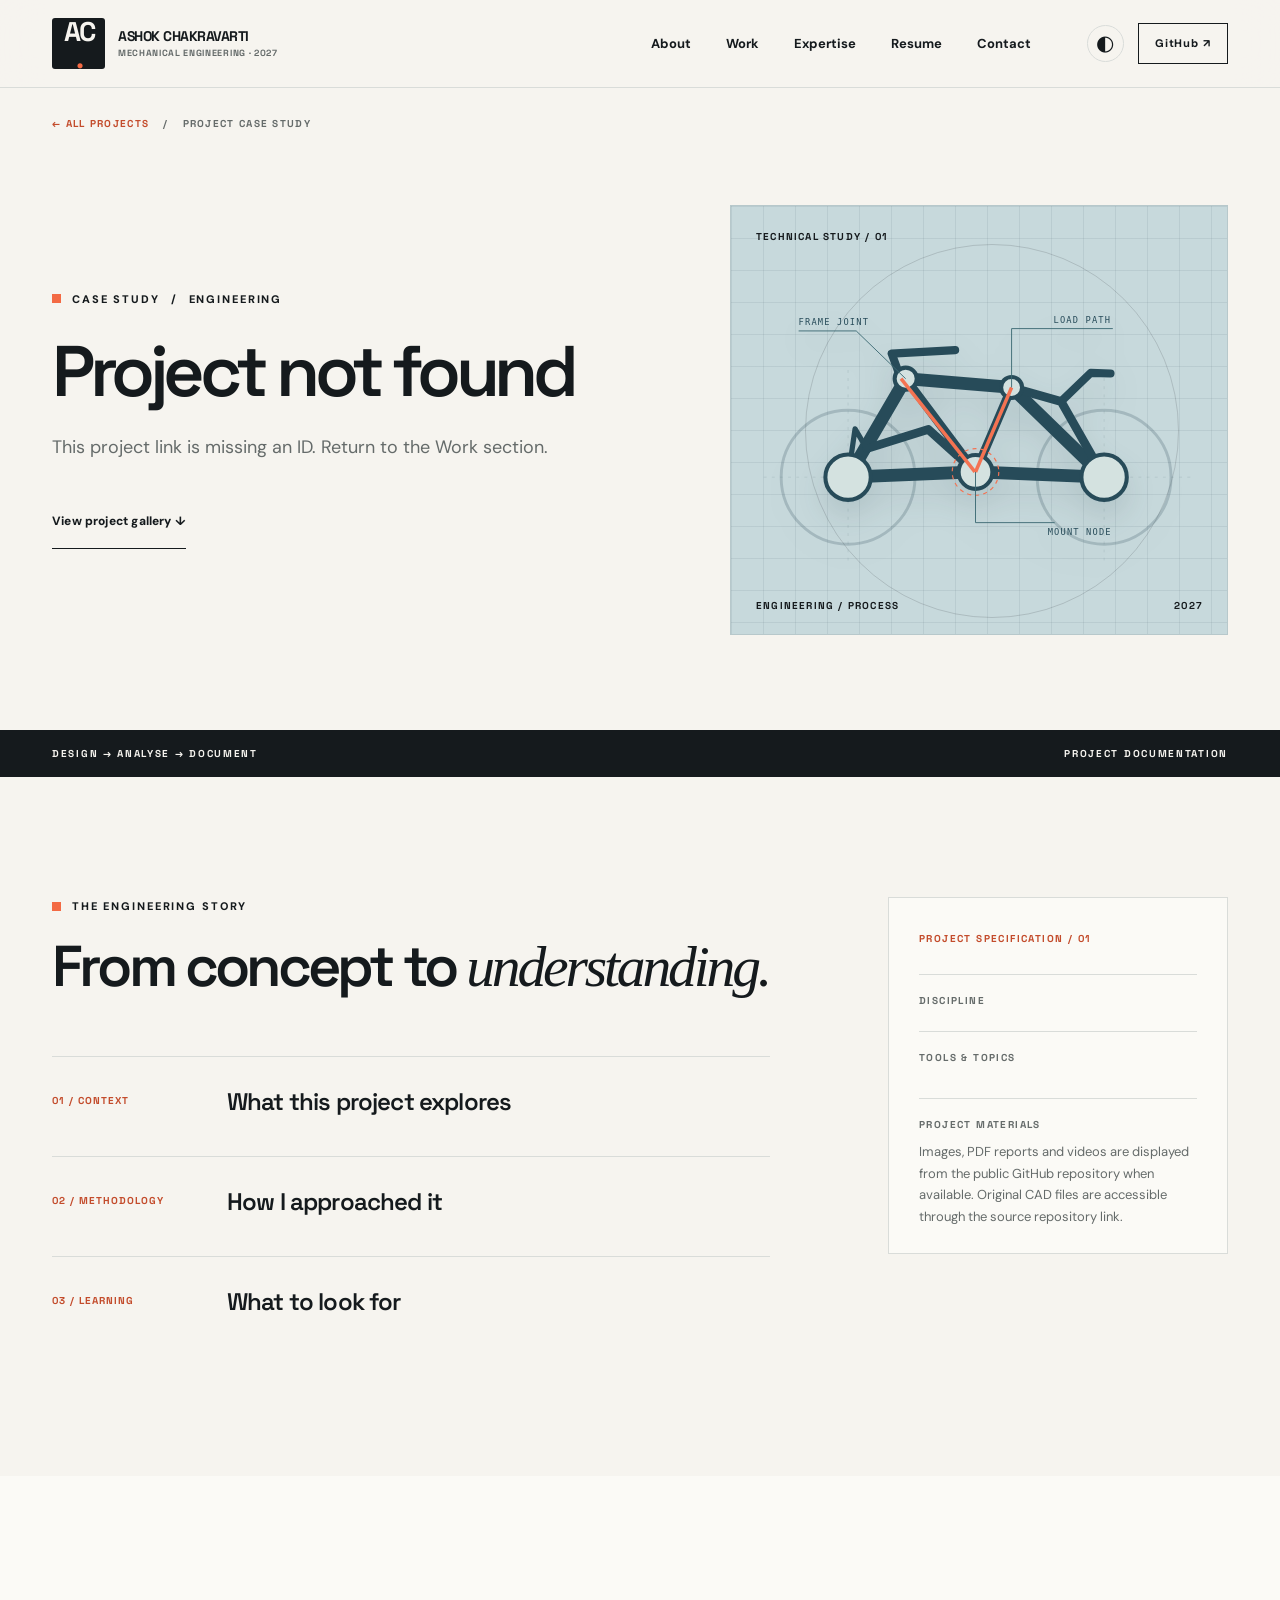
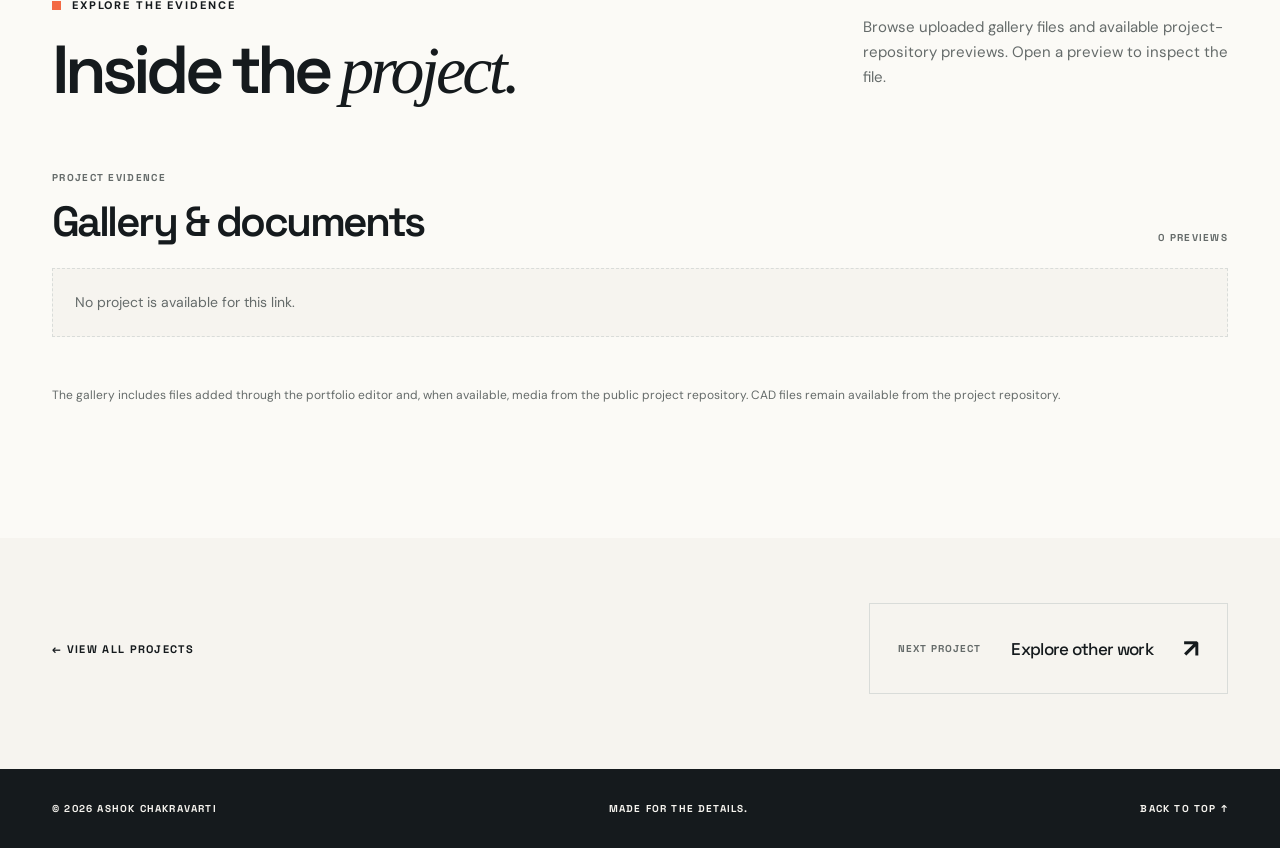
==== project.html @ 995ba885 "Deploy mechanical engineering portfolio V9 with Pages CMS content editing" ====
<!doctype html>
<html lang="en">
<head>
  <meta charset="utf-8"><meta name="viewport" content="width=device-width,initial-scale=1">
  <meta name="theme-color" content="#f6f4ef">
  <meta name="description" content="Mechanical engineering project case study with images, PDFs and video previews.">
  <title>Project / Ashok Chakravarti</title>
  <link rel="icon" href="assets/favicon.svg" type="image/svg+xml">
  <link rel="preconnect" href="https://fonts.googleapis.com"><link rel="preconnect" href="https://fonts.gstatic.com" crossorigin>
  <link href="https://fonts.googleapis.com/css2?family=DM+Sans:wght@400;500;600;700&family=Space+Grotesk:wght@400;500;600;700&display=swap" rel="stylesheet">
  <link rel="stylesheet" href="style.css"><link rel="stylesheet" href="project.css">
  <script src="script.js" defer></script><script src="cms-content.js" defer></script><script src="project.js" defer></script>
</head>
<body class="project-page">
  <a class="skip-link" href="#main">Skip to content</a><div class="scroll-progress" aria-hidden="true"></div>
  <header class="site-header" id="top"><div class="shell navbar"><a href="index.html#main" class="brand" aria-label="Ashok Chakravarti — portfolio homepage"><span class="brand-monogram" aria-hidden="true">AC<span class="brand-dot">.</span></span><span class="brand-identity"><strong class="brand-name" id="brand-name">ASHOK CHAKRAVARTI</strong><span class="brand-title" id="brand-title">MECHANICAL ENGINEERING · 2027</span></span></a><nav class="main-nav" id="primary-nav" aria-label="Main navigation"><a href="index.html#about">About</a><a href="index.html#work">Work</a><a href="index.html#capabilities">Expertise</a><a href="index.html#resume">Resume</a><a href="index.html#contact">Contact</a></nav><div class="nav-utilities"><button class="theme-toggle" type="button" aria-label="Switch to dark mode" title="Toggle theme"><span class="theme-icon" aria-hidden="true">◐</span></button><a class="nav-github" id="github-profile-link" href="https://github.com/Ashokkondra" target="_blank" rel="noopener noreferrer" aria-label="GitHub profile"><span class="github-label">GitHub</span><span class="github-short" aria-hidden="true">GH</span> <span aria-hidden="true">↗</span></a><button class="menu-toggle" type="button" aria-label="Open menu" aria-controls="primary-nav" aria-expanded="false"><span></span><span></span></button></div></div></header>
  <main id="main">
    <div class="shell project-breadcrumb"><a href="index.html#work">← ALL PROJECTS</a><span>/</span><span id="breadcrumb-name">PROJECT CASE STUDY</span></div>
    <section class="case-hero shell"><div class="case-copy"><div class="eyebrow"><span class="square-mark"></span> <span id="project-counter">CASE STUDY</span> / <span id="category">ENGINEERING</span></div><h1 id="project-title">Loading project...</h1><p class="case-subhead" id="summary"></p><div class="case-actions"><a class="button button-primary" id="repo-link" href="https://github.com/Ashokkondra" target="_blank" rel="noopener noreferrer">Explore source repository ↗</a><a class="button button-text" href="#project-evidence">View project gallery ↓</a></div></div><div class="case-art art-blue" id="case-art"><span class="art-serial">TECHNICAL STUDY / <span id="art-index">01</span></span><img id="case-illustration" src="assets/chassis.svg" alt="Illustrative technical drawing"><img id="case-repo-photo" class="repo-photo" alt="Original project image" hidden><span class="art-footer" id="case-art-footer">ENGINEERING / PROCESS <span>2027</span></span></div></section>
    <div class="case-stripe"><div class="shell"><span>DESIGN → ANALYSE → DOCUMENT</span><span id="case-repo-name">PROJECT DOCUMENTATION</span></div></div>
    <section class="shell case-insights section-pad"><div class="case-main"><div class="eyebrow"><span class="square-mark"></span> THE ENGINEERING STORY</div><h2>From concept to <span class="ital">understanding.</span></h2><div class="insight-block"><span class="insight-number">01 / CONTEXT</span><h3>What this project explores</h3><p id="overview"></p></div><div class="insight-block"><span class="insight-number">02 / METHODOLOGY</span><h3>How I approached it</h3><p id="approach"></p></div><div class="insight-block"><span class="insight-number">03 / LEARNING</span><h3>What to look for</h3><p id="takeaway"></p></div></div><aside class="case-aside"><span class="aside-top">PROJECT SPECIFICATION / <span id="spec-index">01</span></span><div class="spec-block"><span>DISCIPLINE</span><strong id="discipline"></strong></div><div class="spec-block"><span>TOOLS & TOPICS</span><div class="micro-tags" id="tools"></div></div><div class="spec-block"><span>PROJECT MATERIALS</span><p>Images, PDF reports and videos are displayed from the public GitHub repository when available. Original CAD files are accessible through the source repository link.</p></div></aside></section>
    <section class="repo-showcase section-pad" id="project-evidence"><div class="shell"><div class="section-head"><div><div class="eyebrow"><span class="square-mark"></span> EXPLORE THE EVIDENCE</div><h2>Inside the <span class="ital">project.</span></h2></div><p class="head-side-text">Browse uploaded gallery files and available project-repository previews. Open a preview to inspect the file.</p></div>
    <div class="repo-heading" id="gallery"><div><span class="section-overline">PROJECT EVIDENCE</span><h3>Gallery & documents</h3></div><span id="preview-count">LOADING</span></div>
    <div class="load-box" role="status" id="preview-status">Retrieving available previews from GitHub…</div><div class="preview-grid" id="previews"></div>
    <p class="repo-footnote">The gallery includes files added through the portfolio editor and, when available, media from the public project repository. CAD files remain available from the project repository.</p>
    </div></section>
    <section class="shell next-project"><a href="index.html#work" class="all-projects-link">← VIEW ALL PROJECTS</a><a id="next-project-link" href="index.html#work" class="next-project-button"><span>NEXT PROJECT</span><strong id="next-project-name">Explore other work</strong><b aria-hidden="true">↗</b></a></section>
  </main><footer class="footer"><div class="shell footer-grid"><span>© <span id="year">2026</span> ASHOK CHAKRAVARTI</span><span>MADE FOR THE DETAILS.</span><button type="button" class="back-to-top" aria-label="Scroll back to top of page">BACK TO TOP ↑</button></div></footer>
  <dialog id="preview-dialog" class="preview-dialog" aria-label="Project file preview"><div class="modal-header"><span id="modal-title">PROJECT PREVIEW</span><button type="button" id="modal-close" aria-label="Close preview">✕</button></div><div id="modal-body" class="modal-body"></div><div class="modal-footer"><a id="modal-original" target="_blank" rel="noopener noreferrer">OPEN ORIGINAL ↗</a><span>PRESS ESC TO CLOSE</span></div></dialog>
</body></html>
---- style.css ----
/* Creative mechanical portfolio — static, responsive and GitHub Pages friendly */
:root{color-scheme:light;--bg:#f6f4ef;--paper:#fbfaf6;--ink:#151a1d;--muted:#656b6a;--line:#d9dcd9;--accent:#f36a44;--accent-ink:#c34b2b;--blue:#cddfe1;--blue-dark:#263c4b;--sand:#e6d7b9;--peach:#f0d8c8;--slate:#293b43;--card:#fff;--nav:rgba(246,244,239,.92);--shadow:0 24px 60px rgba(18,35,40,.08)}
:root[data-theme="dark"]{color-scheme:dark;--bg:#131b20;--paper:#1d272d;--ink:#f5f1e7;--muted:#aebcbb;--line:#394449;--accent:#ff8866;--accent-ink:#ff987a;--blue:#344c56;--blue-dark:#c7dfe4;--sand:#554936;--peach:#4a3832;--slate:#283f4a;--card:#1d272d;--nav:rgba(19,27,32,.93);--shadow:0 24px 60px rgba(0,0,0,.19)}
*{box-sizing:border-box}html{scroll-behavior:smooth;scroll-padding-top:100px}body{margin:0;background:var(--bg);color:var(--ink);font:400 16px/1.65 'DM Sans',sans-serif;-webkit-font-smoothing:antialiased}img{max-width:100%}a{color:inherit;text-decoration:none}button,input{font:inherit}button{cursor:pointer}button:focus-visible,a:focus-visible,input:focus-visible{outline:3px solid var(--accent);outline-offset:4px}h1,h2,h3,h4,p{margin-top:0}.shell{width:min(1340px,calc(100% - 104px));margin-inline:auto}.sr-only{position:absolute;width:1px;height:1px;overflow:hidden;clip:rect(0,0,0,0);white-space:nowrap}.skip-link{position:fixed;z-index:100;top:-100px;left:20px;background:var(--ink);color:var(--bg);padding:10px 18px}.skip-link:focus{top:12px}.scroll-progress{position:fixed;top:0;left:0;z-index:60;width:0;height:3px;background:var(--accent)}
.site-header{height:88px;position:sticky;top:0;z-index:50;background:var(--nav);backdrop-filter:blur(20px);border-bottom:1px solid var(--line)}.navbar{height:100%;display:flex;align-items:center;justify-content:space-between;gap:20px}.brand{display:flex;align-items:center;gap:15px}.brand-monogram{font-family:'Space Grotesk',sans-serif;font-size:29px;line-height:1;font-weight:700;letter-spacing:-2.5px}.brand-dot{color:var(--accent)}.brand-label{font-size:9px;line-height:1.45;letter-spacing:.15em;font-weight:700}.main-nav{display:flex;gap:35px;margin-left:auto;margin-right:36px}.main-nav a{font-size:13px;font-weight:700;transition:color .2s}.main-nav a:hover{color:var(--accent-ink)}.nav-utilities{display:flex;align-items:center;gap:14px}.theme-toggle{border:1px solid var(--line);height:37px;width:37px;display:grid;place-items:center;background:transparent;border-radius:50%;color:var(--ink);transition:transform .2s,background .2s}.theme-toggle:hover{transform:rotate(25deg);background:var(--paper)}.theme-icon{font-size:21px;line-height:1}.nav-github{font-size:11px;letter-spacing:.08em;font-weight:800;border:1px solid var(--ink);padding:10px 16px;white-space:nowrap}.nav-github:hover{color:var(--bg);background:var(--ink)}.menu-toggle{display:none;flex-direction:column;justify-content:center;gap:6px;width:36px;height:38px;background:none;border:none;padding:6px}.menu-toggle span{height:2px;background:var(--ink);width:22px;display:block}
.eyebrow{display:flex;align-items:center;gap:11px;font-size:11px;letter-spacing:.17em;font-weight:800;text-transform:uppercase}.square-mark{display:inline-block;height:9px;width:9px;background:var(--accent);flex:0 0 auto}.ital{font-weight:400;font-style:italic;font-family:Georgia,serif;letter-spacing:-.055em}.section-pad{padding-block:120px}.section-head{display:flex;justify-content:space-between;align-items:end;gap:55px;margin-bottom:56px}.section-head h2,.about-lead h2{font-family:'Space Grotesk',sans-serif;font-size:clamp(46px,5.3vw,83px);line-height:1.06;letter-spacing:-.072em;font-weight:600;margin:20px 0 0}.head-side{max-width:335px}.head-side p,.head-side-text{font-size:15px;color:var(--muted);max-width:365px;margin:0 0 18px}.head-side>span{font:700 11px 'Space Grotesk',sans-serif;letter-spacing:.13em;display:flex;justify-content:space-between;border-top:1px solid var(--line);padding-top:17px}.head-side>span span{font-size:20px}.button{display:inline-flex;align-items:center;justify-content:space-between;gap:22px;min-height:52px;font-size:12px;font-weight:800;letter-spacing:.015em;padding:16px 20px;transition:transform .2s,background .2s,color .2s}.button:hover{transform:translateY(-3px)}.button-primary{background:var(--ink);color:var(--bg)}.button-primary:hover{background:var(--accent);color:#171b1e}.button-primary span{font-size:22px;line-height:0}.button-text{border-bottom:1px solid var(--ink);padding-inline:0;min-height:47px}.button-text span{font-size:17px}
.hero{min-height:min(760px,calc(100svh - 88px));display:grid;grid-template-columns:minmax(0,1.12fr) minmax(0,.88fr);gap:4%;align-items:center;padding-top:50px;padding-bottom:65px}.hero-left{display:flex;flex-direction:column;align-items:flex-start;min-width:0}.status-line{font:700 10px/1.4 'Space Grotesk',sans-serif;letter-spacing:.14em;display:flex;gap:10px;align-items:center;color:var(--muted);white-space:nowrap}.status-pulse{height:8px;width:8px;background:var(--accent);border-radius:50%;box-shadow:0 0 0 5px rgba(243,106,68,.12)}.hero h1{font:600 clamp(55px,5.75vw,102px)/1.045 'Space Grotesk',sans-serif;letter-spacing:-.086em;margin:34px 0 29px;max-width:950px}.line-outline{color:transparent;-webkit-text-stroke:1.7px var(--ink);paint-order:stroke fill}.line-accent{color:var(--accent-ink)}.period{color:var(--ink)}.hero-summary{max-width:480px;color:var(--muted);font-size:17px;line-height:1.8}.hero-summary strong{color:var(--ink)}.hero-summary em{font-style:normal;color:var(--ink)}.hero-buttons{display:flex;align-items:center;gap:30px;margin-top:17px;flex-wrap:wrap}.hero-bottom{width:100%;display:flex;gap:25px;align-items:center;flex-wrap:wrap;border-top:1px solid var(--line);margin-top:67px;padding-top:20px;font:600 10px 'Space Grotesk',sans-serif;color:var(--muted)}.hero-bottom-label{font-weight:800;letter-spacing:.1em;color:var(--ink)}
.hero-right{position:relative;padding:13px 28px 12px 0}.technical-card{height:530px;position:relative;overflow:hidden;background:#1b2b35;color:#dbe9e4;border-radius:2px;box-shadow:var(--shadow);background-image:linear-gradient(to right,rgba(201,225,231,.10) 1px,transparent 1px),linear-gradient(to bottom,rgba(201,225,231,.10) 1px,transparent 1px);background-size:32px 32px}.technical-card::after{content:'';position:absolute;inset:0;border:1px solid rgba(255,255,255,.18);pointer-events:none}.technical-header,.technical-footer{position:absolute;z-index:3;left:26px;right:26px;display:flex;justify-content:space-between;gap:10px;font:600 10px 'Space Grotesk',sans-serif;letter-spacing:.12em}.technical-header{top:25px}.technical-footer{bottom:24px}.cross-mark{font-size:22px;line-height:12px;color:var(--accent)}.technical-illustration{position:absolute;inset:90px 0 85px;display:grid;place-items:center}.technical-illustration img{width:94%;max-width:540px;position:relative;z-index:2;filter:drop-shadow(0 35px 35px rgba(0,0,0,.14));animation:float 6s ease-in-out infinite}.technical-halo{position:absolute;width:80%;aspect-ratio:1;border:1px solid rgba(230,248,246,.19);border-radius:50%;animation:spin 35s linear infinite}.technical-halo::before,.technical-halo::after{position:absolute;content:'';inset:10%;border:1px dashed rgba(230,248,246,.2);border-radius:50%}.technical-halo::after{inset:-12%;border-style:solid;opacity:.3}.technical-note{position:absolute;z-index:4;font:600 9px/1.65 'Space Grotesk',sans-serif;letter-spacing:.08em;color:#bed1d1}.technical-note strong{color:#f7e3dc;font-size:9px}.technical-note-a{top:121px;left:26px}.technical-note-b{bottom:107px;right:22px;text-align:right}.note-dot{display:block;background:var(--accent);width:6px;height:6px;margin-bottom:7px}.technical-note-b .note-dot{margin-left:auto}.hero-vertical{position:absolute;right:-9px;top:50%;transform:translateY(-50%);writing-mode:vertical-rl;letter-spacing:.23em;font:700 10px 'Space Grotesk',sans-serif;color:var(--muted)}@keyframes spin{to{transform:rotate(360deg)}}@keyframes float{50%{transform:translateY(-12px)}}
.ticker-outer{background:var(--ink);color:var(--bg);height:55px;overflow:hidden;display:flex;align-items:center}.ticker-track{display:flex;align-items:center;gap:35px;width:max-content;white-space:nowrap;animation:marquee 34s linear infinite;font:700 12px 'Space Grotesk',sans-serif;letter-spacing:.23em}.ticker-track i{color:var(--accent);font-style:normal;font-size:20px}@keyframes marquee{to{transform:translateX(-50%)}}
.work-section{background:var(--paper)}.filter-bar{display:flex;align-items:center;gap:10px;margin-bottom:31px;flex-wrap:wrap}.filter-chip{border:1px solid var(--line);border-radius:100px;padding:10px 19px;font-weight:700;font-size:12px;color:var(--muted);background:transparent;transition:.2s}.filter-chip:hover,.filter-chip.active{background:var(--ink);color:var(--bg);border-color:var(--ink)}.filter-chip span{opacity:.67;margin-left:6px}.project-layout{display:grid;grid-template-columns:repeat(12,minmax(0,1fr));gap:66px 28px;align-items:start}.project-card{min-width:0}.project-card[hidden]{display:none!important}.card-large{grid-column:span 7}.card-small{grid-column:span 5}.project-card:nth-child(2){padding-top:75px}.project-card:nth-child(3){padding-top:30px}.project-card:nth-child(4){padding-top:105px}.project-art{height:clamp(285px,30vw,440px);overflow:hidden;position:relative;display:block;border:1px solid rgba(39,49,54,.1);isolation:isolate}.art-blue{background-color:#c7d9dc}.art-peach{background-color:#e9caba}.art-slate{background-color:#304750;color:#f0f1e9}.art-sand{background-color:#e1d1ae}.project-art::before,.case-art::before{content:'';position:absolute;inset:0;background-image:linear-gradient(to right,rgba(26,57,68,.12) 1px,transparent 1px),linear-gradient(to bottom,rgba(26,57,68,.12) 1px,transparent 1px);background-size:32px 32px;opacity:.65}.art-slate::before{background-image:linear-gradient(to right,rgba(230,240,236,.11) 1px,transparent 1px),linear-gradient(to bottom,rgba(230,240,236,.11) 1px,transparent 1px)}.project-art::after,.case-art::after{content:'';width:75%;aspect-ratio:1;position:absolute;border:1px solid currentColor;opacity:.15;border-radius:50%;left:15%;top:9%;pointer-events:none}.art-serial,.art-footer{position:absolute;z-index:5;font:700 10px 'Space Grotesk',sans-serif;letter-spacing:.12em;left:25px}.art-serial{top:24px}.art-footer{bottom:22px;right:24px;display:flex;justify-content:space-between;gap:20px}.art-artwork{position:absolute;inset:5%;display:grid;place-items:center}.fallback-art{width:100%;height:100%;object-fit:contain;filter:drop-shadow(0 15px 15px rgba(28,46,50,.12));transition:transform .8s cubic-bezier(.2,.7,.1,1)}.repo-photo{position:absolute;z-index:2;width:70%;height:66%;object-fit:contain;mix-blend-mode:multiply;filter:drop-shadow(0 18px 22px rgba(18,35,40,.17));transition:transform .8s cubic-bezier(.2,.7,.1,1);opacity:.92}.art-slate .repo-photo{mix-blend-mode:normal;border-radius:6px}.project-art:hover .fallback-art,.project-art:hover .repo-photo{transform:scale(1.08) rotate(-2deg)}.art-corner{position:absolute;z-index:5;right:21px;top:20px;width:43px;height:43px;background:var(--ink);color:var(--bg);border-radius:50%;display:grid;place-items:center;font-size:24px;transition:background .3s,transform .3s}.project-art:hover .art-corner{background:var(--accent);color:#171b1e;transform:rotate(45deg)}.project-bottom{display:flex;justify-content:space-between;gap:20px;padding-top:24px}.project-type{font:800 10px 'Space Grotesk',sans-serif;letter-spacing:.15em;color:var(--accent-ink)}.project-bottom h3{font:600 clamp(23px,2.35vw,34px)/1.18 'Space Grotesk',sans-serif;letter-spacing:-.048em;margin:10px 0 9px}.project-bottom h3 span{font-weight:400;color:var(--muted)}.project-bottom h3 a:hover{color:var(--accent-ink)}.project-bottom p{color:var(--muted);font-size:14px;max-width:510px;margin:0;line-height:1.75}.project-number{font:500 28px 'Space Grotesk',sans-serif;color:var(--line)}.micro-tags{display:flex;flex-wrap:wrap;gap:7px;margin-top:18px}.micro-tags span{font-size:10px;font-weight:700;border:1px solid var(--line);padding:5px 11px;letter-spacing:.025em}.works-footnote{font-size:12px;color:var(--muted);margin:70px 0 0;border-top:1px solid var(--line);padding-top:17px}
.about-section{background:var(--bg)}.about-layout{display:grid;grid-template-columns:1fr .82fr;gap:11%;align-items:center}.about-lead h2{font-size:clamp(44px,5.0vw,77px)}.about-copy{padding-top:35px}.about-copy>p{font-size:18px;color:var(--muted);line-height:1.8}.about-copy>p strong{color:var(--ink)}.about-labels{display:grid;grid-template-columns:repeat(3,minmax(0,1fr));margin-top:36px;border-top:1px solid var(--line);padding-top:25px;gap:20px}.about-labels>div{display:flex;flex-direction:column;gap:6px}.about-labels b{font:500 clamp(33px,4vw,55px) 'Space Grotesk',sans-serif;letter-spacing:-.07em}.about-labels span{font-size:9px;line-height:1.5;letter-spacing:.08em;color:var(--muted);font-weight:700}
.skills-section{background:var(--ink);color:var(--bg)}.skills-section .head-side-text{color:color-mix(in srgb,var(--bg) 67%,transparent)}.capability-grid{display:grid;grid-template-columns:repeat(3,minmax(0,1fr));border-top:1px solid rgba(190,201,203,.24);border-left:1px solid rgba(190,201,203,.24)}.capability-card{padding:40px 32px 32px;min-height:345px;border-right:1px solid rgba(190,201,203,.24);border-bottom:1px solid rgba(190,201,203,.24);display:flex;flex-direction:column;transition:background .3s}.capability-card:hover{background:rgba(255,255,255,.045)}.cap-icon{display:flex;justify-content:space-between;align-items:center;font:700 11px 'Space Grotesk',sans-serif;color:var(--accent)}.cap-icon span{font-size:43px;font-weight:400;line-height:1}.capability-card h3{font:500 29px 'Space Grotesk',sans-serif;letter-spacing:-.045em;margin:49px 0 9px}.capability-card p{color:color-mix(in srgb,var(--bg) 67%,transparent);font-size:14px;line-height:1.75;max-width:320px}.cap-tools{display:flex;gap:7px;flex-wrap:wrap;margin-top:auto;padding-top:12px}.cap-tools span{border:1px solid rgba(187,205,209,.25);padding:5px 8px;font-size:10px;color:var(--bg)}
.contact-section{background:var(--accent);color:#192023;padding:105px 0 60px}.contact-row{display:flex;align-items:end;justify-content:space-between;gap:45px}.contact-row h2{font:600 clamp(49px,6.5vw,106px)/1.02 'Space Grotesk',sans-serif;letter-spacing:-.075em;margin:42px 0 57px}.contact-round{width:105px;height:105px;border:1px solid #192023;border-radius:50%;display:grid;place-items:center;font-size:48px;flex:none;margin-bottom:65px;transition:background .2s,transform .2s,color .2s}.contact-round:hover{background:#192023;color:var(--accent);transform:rotate(45deg)}.contact-foot{display:flex;justify-content:space-between;align-items:center;gap:30px;border-top:1px solid rgba(25,32,35,.3);padding-top:25px}.contact-foot p{max-width:470px;font-size:14px;line-height:1.6;margin:0}.contact-foot a{font:800 11px 'Space Grotesk',sans-serif;letter-spacing:.11em}.footer{background:var(--ink);color:var(--bg);padding:25px 0}.footer-grid{display:flex;align-items:center;justify-content:space-between;gap:30px;font:700 10px 'Space Grotesk',sans-serif;letter-spacing:.12em}.footer-grid a:hover{color:var(--accent)}
.reveal{opacity:1;transform:translateY(22px);transition:transform .75s ease}.reveal.in-view{transform:translateY(0)}
@media(max-width:1100px){.shell{width:min(100% - 60px,1340px)}.hero{grid-template-columns:1.05fr .95fr}.hero h1{font-size:clamp(55px,6.2vw,82px)}.technical-card{height:480px}.hero-bottom{gap:12px}.hero-bottom>span{font-size:9px}.card-large{grid-column:span 6}.card-small{grid-column:span 6}.project-card:nth-child(2),.project-card:nth-child(3),.project-card:nth-child(4){padding-top:0}.project-layout{gap:55px 26px}.project-art{height:350px}.main-nav{gap:20px;margin-right:10px}}
@media(max-width:780px){.shell{width:calc(100% - 42px)}.site-header{height:75px}.brand-monogram{font-size:27px}.main-nav{display:none;position:absolute;left:0;right:0;top:74px;background:var(--bg);border-bottom:1px solid var(--line);padding:25px 21px 30px;flex-direction:column;gap:18px;z-index:10}.main-nav.open{display:flex}.main-nav a{font-size:18px}.menu-toggle{display:flex}.nav-github{display:none}.hero{grid-template-columns:1fr;padding:68px 0 65px;gap:38px;min-height:auto}.hero h1{font-size:clamp(50px,10vw,87px);margin:27px 0}.hero-summary{font-size:16px}.hero-bottom{margin-top:44px}.hero-right{padding:0 12px 0 0}.technical-card{height:min(100vw,500px)}.hero-vertical{right:-7px;font-size:8px}.section-pad{padding-block:85px}.section-head{align-items:flex-start;gap:20px;flex-direction:column;margin-bottom:34px}.section-head h2,.about-lead h2{font-size:clamp(43px,8.5vw,75px)}.head-side{max-width:100%}.head-side p{max-width:520px}.project-layout{gap:48px 20px}.project-art{height:310px}.about-layout{grid-template-columns:1fr;gap:23px}.about-copy{padding-top:0}.capability-card{padding:28px 20px}.capability-card h3{font-size:24px}.contact-row h2{font-size:clamp(48px,8vw,77px)}.contact-round{width:80px;height:80px;font-size:37px}}
@media(max-width:580px){.shell{width:calc(100% - 34px)}.hero h1{font-size:clamp(45px,11vw,66px)}.hero-summary{font-size:15px}.hero-buttons{gap:10px}.button{min-height:49px;padding:13px 17px}.button-text{padding:13px 4px}.hero-bottom{display:grid;grid-template-columns:1fr 1fr;gap:10px 15px}.hero-right{padding-right:0}.technical-card{height:405px}.technical-note{font-size:8px}.technical-illustration{inset:96px 0 80px}.technical-header,.technical-footer{left:16px;right:16px}.technical-note-a{left:16px}.technical-note-b{right:16px}.hero-vertical{display:none}.section-pad{padding-block:75px}.section-head h2,.about-lead h2{font-size:clamp(42px,10vw,61px)}.project-layout{grid-template-columns:1fr;gap:43px}.card-large,.card-small{grid-column:auto}.project-art{height:335px}.project-bottom h3{font-size:27px}.project-number{font-size:20px}.works-footnote{margin-top:36px}.about-copy>p{font-size:16px}.about-labels{gap:10px}.about-labels b{font-size:37px}.about-labels span{font-size:8px}.capability-grid{grid-template-columns:1fr}.capability-card{min-height:250px}.capability-card h3{margin:22px 0 6px}.contact-section{padding:74px 0 45px}.contact-row{gap:5px;align-items:flex-end}.contact-row h2{font-size:clamp(42px,10vw,68px);margin:32px 0 48px}.contact-round{width:57px;height:57px;font-size:29px;margin-bottom:50px}.contact-foot{align-items:flex-start;flex-direction:column;gap:20px}.footer-grid{flex-wrap:wrap;font-size:9px;gap:15px}.footer-grid>span:nth-child(2){display:none}}
@media(prefers-reduced-motion:reduce){html{scroll-behavior:auto}*,*::before,*::after{animation-duration:.01ms!important;animation-iteration-count:1!important;transition-duration:.01ms!important}.reveal{opacity:1;transform:none}}


/* V6 — identity-first homepage and more visible personal brand */
.brand{flex-shrink:0;gap:13px}
.brand-monogram{display:grid;place-items:center;min-width:53px;height:51px;padding:0 8px;background:var(--ink);color:var(--bg);border-radius:3px;font-size:27px;transition:transform .25s ease,background .25s ease}
.brand:hover .brand-monogram{transform:translateY(-2px);background:var(--accent);color:#151a1d}
.brand-identity{display:flex;flex-direction:column;justify-content:center;gap:4px}
.brand-name{font:700 14px/1.15 'Space Grotesk',sans-serif;letter-spacing:-.035em;white-space:nowrap}
.brand-title{font:700 9px/1.2 'Space Grotesk',sans-serif;letter-spacing:.075em;color:var(--muted);white-space:nowrap}
.brand:hover .brand-name{color:var(--accent-ink)}
.hero-pretitle{font:800 12px/1.2 'Space Grotesk',sans-serif;letter-spacing:.26em;color:var(--accent-ink);margin-top:45px}
.hero h1{font-size:clamp(52px,5.85vw,94px);line-height:1.015;letter-spacing:-.079em;margin:18px 0 17px}
.hero-first-name{display:inline-block}
.hero-last-name{display:inline-block;letter-spacing:-.09em}
.hero-fullstop{color:var(--accent);letter-spacing:-.04em}
.hero-role{margin:0 0 23px;font:700 clamp(10px,.91vw,13px)/1.5 'Space Grotesk',sans-serif;letter-spacing:.07em;color:var(--accent-ink)}
.hero-role>span{margin-inline:8px;color:var(--muted)}
.hero-summary{max-width:540px}
.hero-summary strong{font-weight:700}
.hero-bottom{margin-top:48px}
.about-section{border-bottom:1px solid var(--line)}
@media(max-width:1100px){.hero h1{font-size:clamp(44px,5.9vw,75px)}.main-nav{gap:18px;margin-right:10px}}
@media(max-width:780px){.brand-monogram{min-width:46px;height:45px;font-size:24px}.brand-name{font-size:13px}.brand-title{font-size:8px}.hero-pretitle{margin-top:28px}.hero h1{font-size:clamp(48px,10vw,79px)}.hero-role{font-size:11px}}
@media(max-width:580px){.navbar{gap:6px}.brand{gap:9px}.brand-monogram{min-width:42px;height:42px;font-size:22px}.brand-name{font-size:12px}.brand-title{font-size:7.5px;letter-spacing:.025em}.nav-utilities{gap:9px}.hero h1{font-size:clamp(37px,9.7vw,61px);letter-spacing:-.077em}.hero-role{font-size:10px;letter-spacing:.01em}.hero-role>span{margin-inline:4px}.status-line{font-size:9px;white-space:normal}.hero-summary{max-width:100%}}
@media(max-width:360px){.brand-title{font-size:7px}.brand-name{font-size:11px}.theme-toggle{width:34px;height:34px}.hero h1{font-size:clamp(35px,9.5vw,43px)}}


/* V7 / Project thumbnails — locally hosted, supplied project artwork. */
.project-art.has-custom-thumbnail,.case-art.has-custom-thumbnail{background:#112d46;color:#fff}
.project-art.has-custom-thumbnail::before,.project-art.has-custom-thumbnail::after,.case-art.has-custom-thumbnail::before,.case-art.has-custom-thumbnail::after{display:none}
.project-art.has-custom-thumbnail .art-artwork{inset:0;display:block}
.project-art.has-custom-thumbnail .project-thumbnail{position:absolute;inset:0;width:100%;height:100%;object-fit:cover;object-position:center center;z-index:1;transform:scale(1);transition:transform .65s cubic-bezier(.2,.7,.1,1)}
.project-art.has-custom-thumbnail:hover .project-thumbnail{transform:scale(1.045)}
.project-art.has-custom-thumbnail .art-serial,.project-art.has-custom-thumbnail .art-footer,.case-art.has-custom-thumbnail .art-serial,.case-art.has-custom-thumbnail .art-footer{color:#fff;background:rgba(8,22,33,.78);backdrop-filter:blur(8px);border:1px solid rgba(255,255,255,.17);padding:9px 12px;border-radius:3px;letter-spacing:.09em}
.project-art.has-custom-thumbnail .art-serial,.case-art.has-custom-thumbnail .art-serial{left:16px;top:15px}
.project-art.has-custom-thumbnail .art-footer,.case-art.has-custom-thumbnail .art-footer{left:16px;right:16px;bottom:15px}
.project-art.has-custom-thumbnail .art-corner{background:rgba(8,22,33,.85);color:#fff;right:15px;top:15px}
.project-art.has-custom-thumbnail:hover .art-corner{background:var(--accent);color:#171b1e}


/* V8 — direct contact information (no duplicate GitHub call to action) */
.contact-section{padding:102px 0 66px}
.contact-intro{display:flex;justify-content:space-between;align-items:flex-end;gap:30px;padding-bottom:44px}
.contact-intro h2{font:600 clamp(65px,8vw,120px)/.97 'Space Grotesk',sans-serif;letter-spacing:-.083em;margin:36px 0 24px}
.contact-intro p{max-width:660px;font-size:17px;line-height:1.75;margin:0}
.contact-watermark{font:700 clamp(75px,13vw,220px)/1 'Space Grotesk',sans-serif;letter-spacing:-.13em;color:rgba(25,32,35,.16);user-select:none}
.contact-methods{display:grid;grid-template-columns:repeat(2,minmax(0,1fr));gap:0 22px;border-top:1px solid rgba(25,32,35,.4)}
.contact-method{display:flex;flex-wrap:wrap;align-items:center;gap:8px 12px;min-width:0;position:relative;padding:34px 42px 34px 0;border-bottom:1px solid rgba(25,32,35,.4);transition:padding-left .2s,background .2s}
.contact-method[hidden]{display:none}
.contact-method:hover{padding-left:9px;background:rgba(255,255,255,.07)}
.contact-method-label{flex-basis:100%;font:800 11px 'Space Grotesk',sans-serif;letter-spacing:.15em}
.contact-method-value{font:600 clamp(18px,2.05vw,28px)/1.3 'Space Grotesk',sans-serif;letter-spacing:-.04em;overflow-wrap:anywhere}
.contact-method-action{margin-left:auto;font-size:27px;font-weight:400;position:absolute;top:52%;right:2px;transform:translateY(-50%)}
.contact-meta{display:flex;justify-content:space-between;gap:25px;flex-wrap:wrap;margin-top:33px;font:800 10px 'Space Grotesk',sans-serif;letter-spacing:.12em}
.footer-grid .back-to-top{border:0;background:transparent;color:inherit;cursor:pointer;font:inherit;letter-spacing:inherit;padding:8px 0}
.footer-grid .back-to-top:hover{color:var(--accent)}
.nav-github{display:inline-flex;gap:4px;align-items:center}
.github-short{display:none}
@media(max-width:780px){
  .nav-github{display:inline-flex;padding:8px 10px;font-size:10px;letter-spacing:.04em}
  .github-label{display:none}
  .github-short{display:inline}
  .contact-section{padding:80px 0 56px}
  .contact-intro{padding-bottom:32px}
  .contact-watermark{font-size:100px}
}
@media(max-width:580px){
  .navbar{gap:7px}
  .brand{gap:9px;min-width:0}
  .brand-identity{max-width:135px}
  .brand-name{font-size:10px}
  .nav-utilities{gap:6px}
  .nav-github{padding:7px 8px}
  .contact-intro h2{font-size:clamp(56px,12vw,76px)}
  .contact-intro p{font-size:15px}
  .contact-watermark{display:none}
  .contact-methods{grid-template-columns:1fr}
  .contact-method{padding:29px 40px 29px 0}
  .contact-method-value{font-size:clamp(19px,5.1vw,27px)}
  .contact-meta{font-size:9px;gap:10px}
}

/* V9 — Resume / CMS content additions (keeps the V8 visual language) */
.resume-section { background:var(--paper,#f6f4ef); }
.resume-layout { display:grid; grid-template-columns:minmax(0,1.3fr) minmax(230px,.7fr); align-items:stretch; gap:3rem; }
.resume-copy { padding:1rem 0; }
.resume-copy h2 { max-width:850px; margin:1.5rem 0 1rem; }
.resume-copy>p { max-width:560px; line-height:1.75; }
.resume-actions { display:flex; flex-wrap:wrap; gap:1rem; margin-top:2rem; }
.resume-actions[hidden], .resume-empty[hidden] { display:none!important; }
.resume-empty { margin-top:1.5rem; opacity:.68; }
.resume-art { min-height:260px; padding:2rem; display:flex; flex-direction:column; justify-content:space-between; background:var(--ink,#111b20); color:#f6f4ef; position:relative; overflow:hidden; border-radius:4px; }
.resume-art::after { content:''; position:absolute; width:180px;height:180px; border:2px solid #ff886a; border-radius:50%; right:-50px; top:15%; opacity:.7; }
.resume-art>span { font-size:.68rem; letter-spacing:.18em; font-weight:700; }
.resume-art strong { font-size:clamp(5rem,12vw,10rem); line-height:.8; opacity:.35; font-family:'Space Grotesk',sans-serif; }
.project-card[hidden] { display:none!important; }
@media (max-width: 750px) { .resume-layout { grid-template-columns:1fr; gap:1.5rem; } .resume-art { min-height:150px; } .resume-art strong { font-size:5rem; } }

/* Enforce the hidden attribute even on flex/grid components. */
[hidden] { display:none!important; }
---- project.css ----
.project-breadcrumb{display:flex;gap:14px;align-items:center;padding:29px 0 0;font:800 10px 'Space Grotesk',sans-serif;letter-spacing:.13em;color:var(--muted)}.project-breadcrumb a{color:var(--accent-ink)}.project-breadcrumb a:hover{text-decoration:underline}.case-hero{display:grid;grid-template-columns:1fr .82fr;gap:6%;align-items:center;padding-top:69px;padding-bottom:90px;min-height:600px}.case-copy h1{font:600 clamp(53px,5.6vw,91px)/1.03 'Space Grotesk',sans-serif;letter-spacing:-.075em;margin:27px 0 22px}.case-subhead{color:var(--muted);font-size:18px;line-height:1.8;max-width:660px}.case-actions{display:flex;gap:22px;align-items:center;flex-wrap:wrap;margin-top:33px}.case-art{height:430px;position:relative;display:grid;place-items:center;overflow:hidden;isolation:isolate;border:1px solid rgba(39,49,54,.1)}.case-art #case-illustration{width:94%;height:90%;object-fit:contain;filter:drop-shadow(0 15px 16px rgba(17,41,49,.13));position:relative;z-index:1}.case-art #case-repo-photo{position:absolute;z-index:2;width:74%;height:73%;object-fit:contain;mix-blend-mode:multiply;filter:drop-shadow(0 17px 16px rgba(17,41,49,.16))}.case-art #case-repo-photo[hidden]{display:none}.case-stripe{background:var(--ink);color:var(--bg);padding:17px 0}.case-stripe>.shell{display:flex;justify-content:space-between;gap:15px;align-items:center;font:700 10px 'Space Grotesk',sans-serif;letter-spacing:.17em}.case-insights{display:grid;grid-template-columns:minmax(0,1fr) 340px;gap:10%;align-items:start}.case-main h2{font:600 clamp(41px,4.5vw,70px)/1.08 'Space Grotesk',sans-serif;letter-spacing:-.066em;margin:20px 0 58px}.insight-block{display:grid;grid-template-columns:145px minmax(0,1fr);gap:5px 30px;padding:29px 0;border-top:1px solid var(--line)}.insight-number{color:var(--accent-ink);font:800 10px 'Space Grotesk',sans-serif;letter-spacing:.1em;padding-top:8px;grid-row:span 2}.insight-block h3{font:600 24px 'Space Grotesk',sans-serif;letter-spacing:-.035em;margin:0}.insight-block p{font-size:15px;color:var(--muted);line-height:1.82;max-width:620px;margin:5px 0 0}.case-aside{padding:26px 30px;background:var(--paper);border:1px solid var(--line);position:sticky;top:114px}.aside-top{font:800 10px 'Space Grotesk',sans-serif;color:var(--accent-ink);letter-spacing:.14em}.spec-block{border-top:1px solid var(--line);margin-top:24px;padding-top:19px}.spec-block>span{display:block;font:800 10px 'Space Grotesk',sans-serif;color:var(--muted);letter-spacing:.14em;margin-bottom:10px}.spec-block>strong{font:500 23px 'Space Grotesk',sans-serif;letter-spacing:-.035em}.spec-block p{margin:0;font-size:13px;color:var(--muted)}.spec-block .micro-tags{margin-top:0}.aside-link{font:800 11px 'Space Grotesk',sans-serif;letter-spacing:.075em;display:block;margin-top:28px;padding:16px 0;border-top:1px solid var(--ink);border-bottom:1px solid var(--ink)}.aside-link:hover{color:var(--accent-ink)}
.repo-showcase{background:var(--paper)}.repo-heading{display:flex;justify-content:space-between;gap:20px;align-items:end;margin-bottom:24px;scroll-margin-top:110px}.repo-heading h3{font:600 clamp(32px,3.3vw,50px)/1.1 'Space Grotesk',sans-serif;letter-spacing:-.06em;margin:8px 0 0}.section-overline,.repo-heading>span{font:800 10px 'Space Grotesk',sans-serif;letter-spacing:.13em;color:var(--muted)}.preview-grid{display:grid;grid-template-columns:repeat(3,minmax(0,1fr));gap:18px;margin-bottom:32px}.preview-card{background:var(--bg);border:1px solid var(--line);min-width:0}.preview-open{border:0;padding:0;display:block;background:transparent;width:100%;cursor:zoom-in}.preview-media{height:240px;display:grid;place-items:center;background:#e5e9e7;background-image:linear-gradient(to right,rgba(54,78,87,.065) 1px,transparent 1px),linear-gradient(to bottom,rgba(54,78,87,.065) 1px,transparent 1px);background-size:25px 25px;overflow:hidden}.preview-media img{width:100%;height:100%;object-fit:contain;transition:transform .3s}.preview-open:hover img{transform:scale(1.04)}.preview-file-icon{font:500 45px 'Space Grotesk',sans-serif;letter-spacing:-.07em;color:#36525f}.preview-detail{display:flex;align-items:center;justify-content:space-between;gap:12px;padding:15px}.preview-name{font:600 12px 'Space Grotesk',sans-serif;overflow-wrap:anywhere;line-height:1.5;margin:0}.preview-type{font:700 9px 'Space Grotesk',sans-serif;letter-spacing:.07em;color:var(--muted);white-space:nowrap}.load-box{padding:22px;border:1px dashed var(--line);color:var(--muted);background:var(--bg);font-size:14px;margin-bottom:17px}.load-box[hidden]{display:none}.repo-footnote{font-size:12px;color:var(--muted);margin-top:19px}.next-project{display:flex;justify-content:space-between;gap:40px;align-items:center;padding-top:65px;padding-bottom:75px}.all-projects-link{font:800 11px 'Space Grotesk',sans-serif;letter-spacing:.12em}.next-project-button{display:flex;align-items:center;gap:30px;border:1px solid var(--line);padding:24px 28px;min-width:340px}.next-project-button>span{font:800 10px 'Space Grotesk',sans-serif;letter-spacing:.1em;color:var(--muted)}.next-project-button strong{font:500 17px 'Space Grotesk',sans-serif;letter-spacing:-.04em}.next-project-button>b{font-size:25px}.next-project-button:hover{background:var(--ink);color:var(--bg)}.next-project-button:hover>span{color:var(--bg)}
.preview-dialog{width:min(1030px,calc(100% - 28px));max-height:calc(100dvh - 35px);padding:0;background:var(--bg);color:var(--ink);border:1px solid var(--line);box-shadow:0 25px 100px rgba(0,0,0,.25)}.preview-dialog::backdrop{background:rgba(8,14,17,.83);backdrop-filter:blur(5px)}.modal-header,.modal-footer{display:flex;justify-content:space-between;align-items:center;gap:10px;padding:13px 21px;font:800 11px 'Space Grotesk',sans-serif;letter-spacing:.09em}.modal-header{border-bottom:1px solid var(--line)}.modal-header button{border:0;background:var(--ink);color:var(--bg);width:32px;height:32px}.modal-body{height:min(70dvh,680px);padding:12px;display:grid;place-items:center}.modal-body img,.modal-body iframe,.modal-body video{width:100%;height:100%;object-fit:contain;border:0}.modal-footer{border-top:1px solid var(--line);font-size:10px}.modal-footer a:hover{color:var(--accent-ink)}.modal-footer span{color:var(--muted)}
@media(max-width:1050px){.case-hero{grid-template-columns:1.1fr .9fr;gap:4%}.case-hero h1{font-size:clamp(48px,6.3vw,76px)}.case-art{height:380px}.case-insights{gap:5%;grid-template-columns:minmax(0,1fr) 300px}.preview-grid{grid-template-columns:repeat(2,minmax(0,1fr))}}
@media(max-width:780px){.case-hero{grid-template-columns:1fr;gap:39px;padding:53px 0 70px}.case-art{height:430px}.case-insights{grid-template-columns:1fr}.case-aside{position:static}.case-main h2{margin-bottom:38px}.preview-grid{margin-bottom:30px}.repo-showcase .section-head{margin-bottom:28px}.next-project{padding-top:50px}}
@media(max-width:580px){.case-hero h1{font-size:clamp(44px,11vw,64px)}.case-subhead{font-size:16px}.case-actions{gap:12px}.case-art{height:320px}.case-stripe .shell{font-size:8px}.insight-block{grid-template-columns:1fr;gap:4px}.insight-number{grid-row:auto;margin-bottom:8px}.insight-block h3{font-size:22px}.preview-grid{grid-template-columns:1fr;gap:16px}.preview-media{height:240px}.next-project{flex-direction:column;align-items:stretch;gap:25px}.next-project-button{min-width:0;justify-content:space-between;gap:9px;padding:20px 12px}.next-project-button>span{font-size:9px}.next-project-button strong{font-size:15px}.modal-footer span{display:none}}


/* V7: full-bleed user-supplied artwork for project hero. */
.case-art.has-custom-thumbnail #case-illustration{position:absolute;inset:0;width:100%;height:100%;object-fit:cover;object-position:center;z-index:1;filter:none}
.case-art.has-custom-thumbnail #case-repo-photo{display:none}
.case-art.has-custom-thumbnail .art-serial,.case-art.has-custom-thumbnail .art-footer{z-index:3}
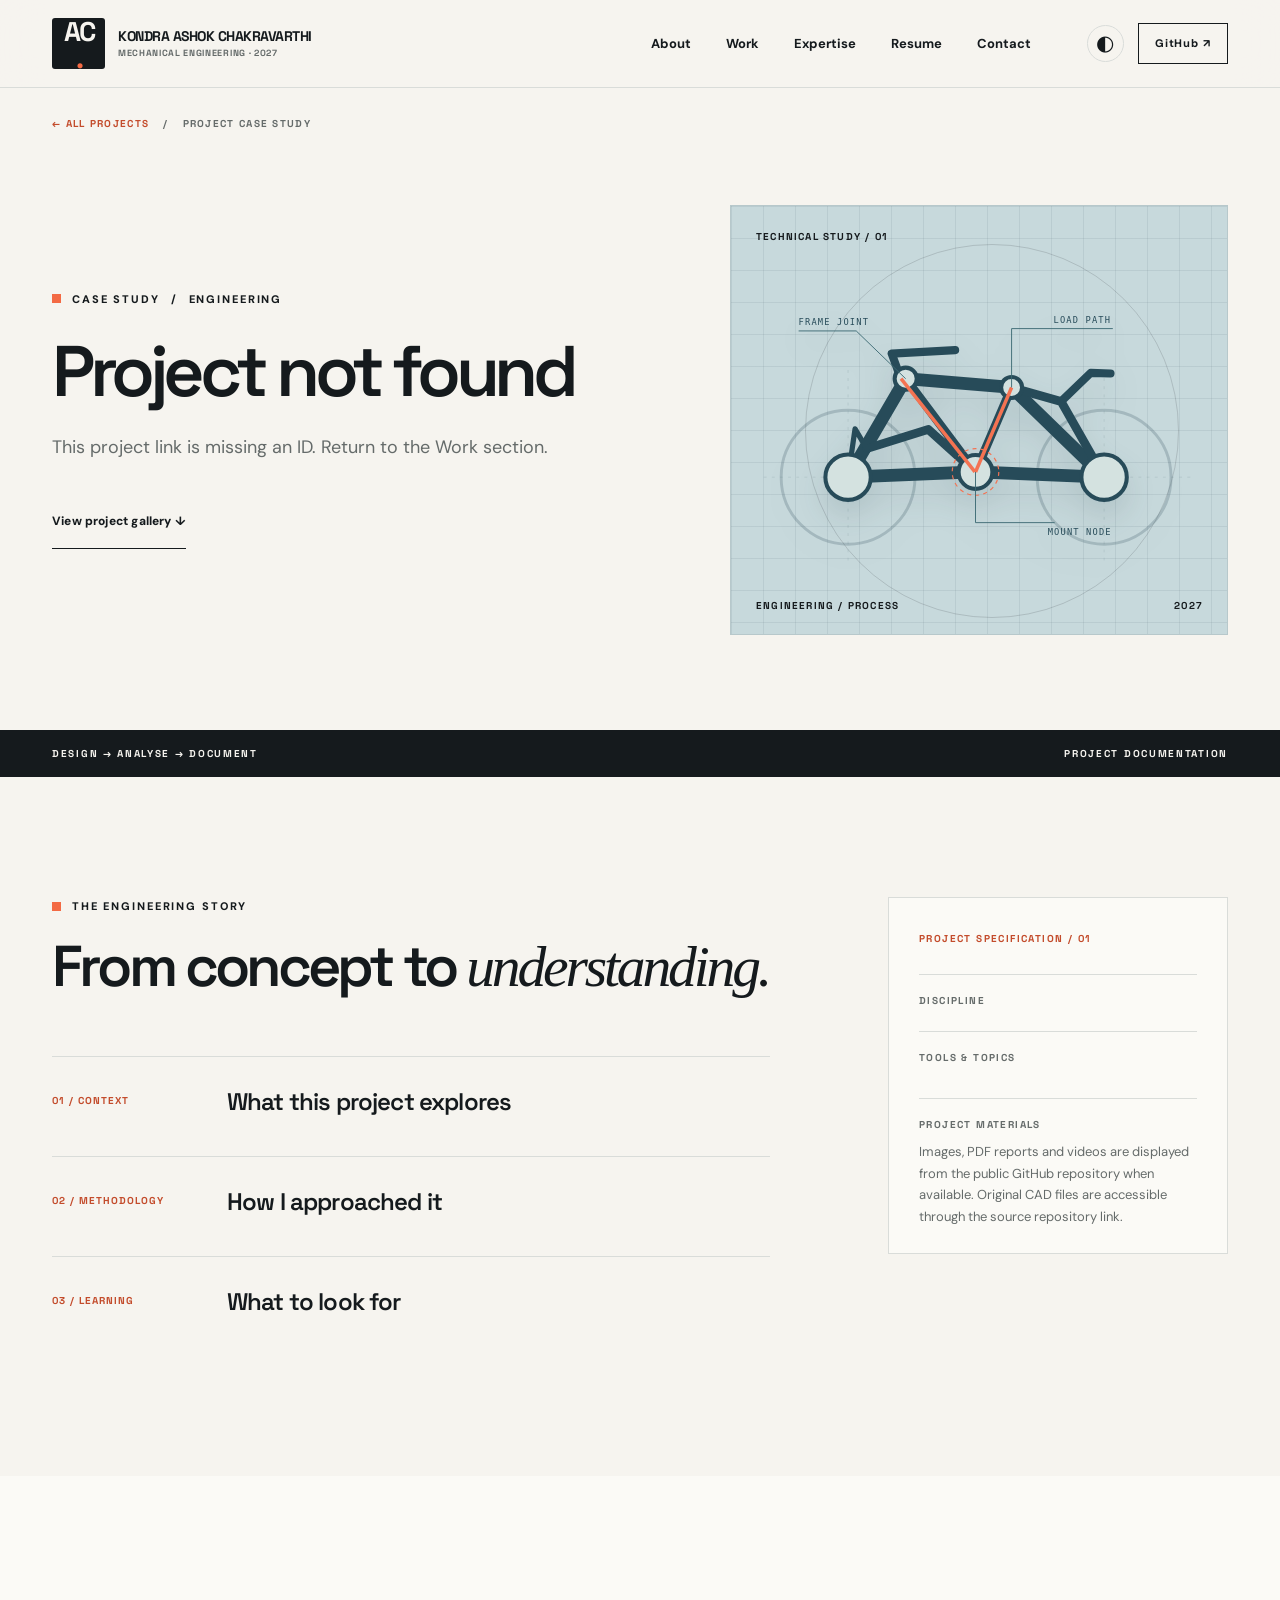
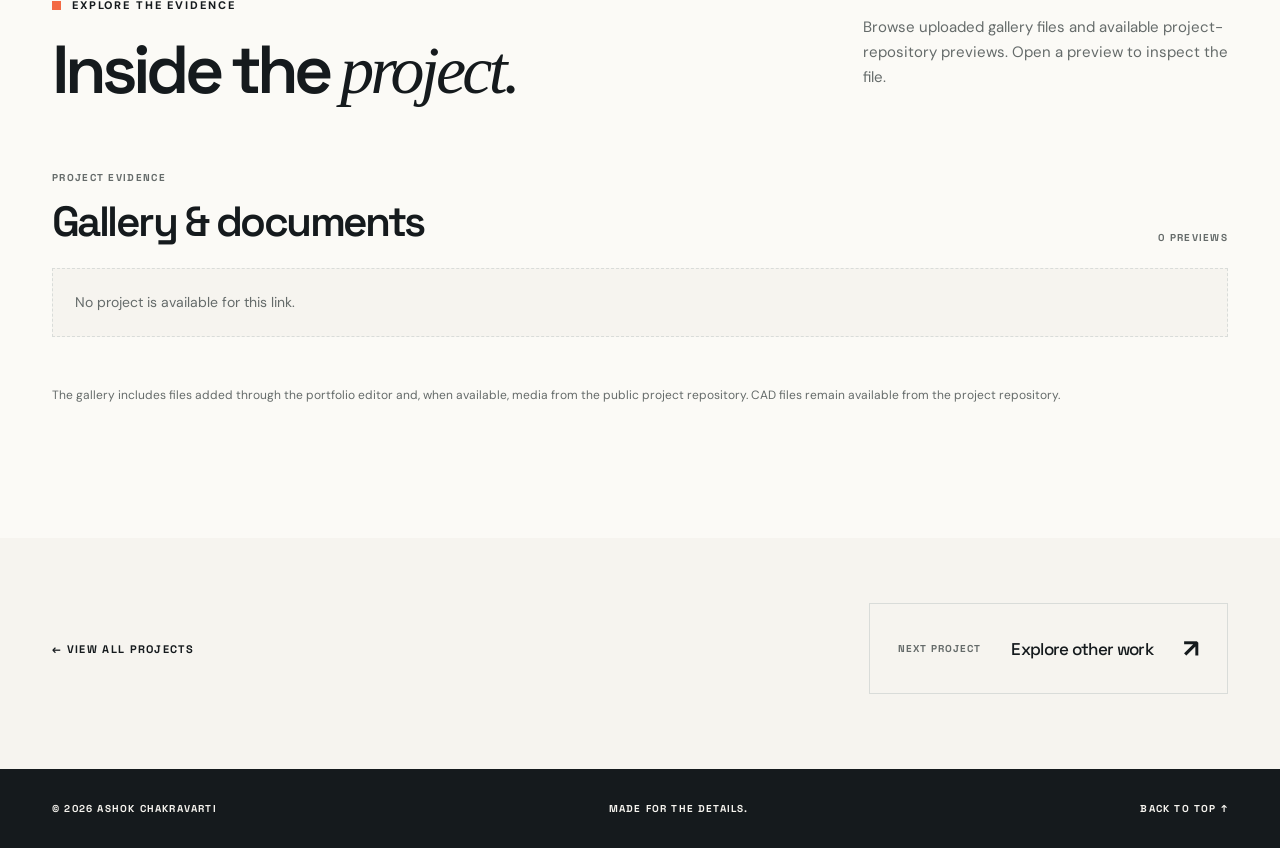
==== commit 1443683f: "feat: add optional Pages CMS managed interactive 3D project viewer" ====
--- a/project.html
+++ b/project.html
@@ -9,7 +9,7 @@
   <link rel="preconnect" href="https://fonts.googleapis.com"><link rel="preconnect" href="https://fonts.gstatic.com" crossorigin>
   <link href="https://fonts.googleapis.com/css2?family=DM+Sans:wght@400;500;600;700&family=Space+Grotesk:wght@400;500;600;700&display=swap" rel="stylesheet">
   <link rel="stylesheet" href="style.css"><link rel="stylesheet" href="project.css">
-  <script src="script.js" defer></script><script src="cms-content.js" defer></script><script src="project.js" defer></script>
+  <script src="script.js" defer></script><script src="cms-content.js" defer></script><script src="project-3d.js" defer></script><script src="project.js" defer></script>
 </head>
 <body class="project-page">
   <a class="skip-link" href="#main">Skip to content</a><div class="scroll-progress" aria-hidden="true"></div>
@@ -19,6 +19,40 @@
     <section class="case-hero shell"><div class="case-copy"><div class="eyebrow"><span class="square-mark"></span> <span id="project-counter">CASE STUDY</span> / <span id="category">ENGINEERING</span></div><h1 id="project-title">Loading project...</h1><p class="case-subhead" id="summary"></p><div class="case-actions"><a class="button button-primary" id="repo-link" href="https://github.com/Ashokkondra" target="_blank" rel="noopener noreferrer">Explore source repository ↗</a><a class="button button-text" href="#project-evidence">View project gallery ↓</a></div></div><div class="case-art art-blue" id="case-art"><span class="art-serial">TECHNICAL STUDY / <span id="art-index">01</span></span><img id="case-illustration" src="assets/chassis.svg" alt="Illustrative technical drawing"><img id="case-repo-photo" class="repo-photo" alt="Original project image" hidden><span class="art-footer" id="case-art-footer">ENGINEERING / PROCESS <span>2027</span></span></div></section>
     <div class="case-stripe"><div class="shell"><span>DESIGN → ANALYSE → DOCUMENT</span><span id="case-repo-name">PROJECT DOCUMENTATION</span></div></div>
     <section class="shell case-insights section-pad"><div class="case-main"><div class="eyebrow"><span class="square-mark"></span> THE ENGINEERING STORY</div><h2>From concept to <span class="ital">understanding.</span></h2><div class="insight-block"><span class="insight-number">01 / CONTEXT</span><h3>What this project explores</h3><p id="overview"></p></div><div class="insight-block"><span class="insight-number">02 / METHODOLOGY</span><h3>How I approached it</h3><p id="approach"></p></div><div class="insight-block"><span class="insight-number">03 / LEARNING</span><h3>What to look for</h3><p id="takeaway"></p></div></div><aside class="case-aside"><span class="aside-top">PROJECT SPECIFICATION / <span id="spec-index">01</span></span><div class="spec-block"><span>DISCIPLINE</span><strong id="discipline"></strong></div><div class="spec-block"><span>TOOLS & TOPICS</span><div class="micro-tags" id="tools"></div></div><div class="spec-block"><span>PROJECT MATERIALS</span><p>Images, PDF reports and videos are displayed from the public GitHub repository when available. Original CAD files are accessible through the source repository link.</p></div></aside></section>
+
+    <section class="interactive-model-section section-pad" id="interactive-model" aria-labelledby="interactive-model-heading" hidden>
+      <div class="shell">
+        <div class="section-head"><div><div class="eyebrow"><span class="square-mark"></span> INTERACTIVE ENGINEERING MODEL</div><h2 id="interactive-model-heading">Explore it <span class="ital">in 3D.</span></h2></div><p class="head-side-text">Inspect the actual CAD geometry in your browser. Rotate, zoom, and explore the model.</p></div>
+        <div class="model-viewer-layout">
+          <div class="model-stage" id="model-stage">
+            <div class="model-cover" id="model-cover">
+              <span class="model-glyph" aria-hidden="true">⌗</span>
+              <strong>3D engineering model</strong>
+              <p>Load the model to inspect its geometry interactively.</p>
+              <button class="button button-primary" type="button" id="model-load-button">Load interactive model ↗</button>
+            </div>
+            <div class="model-canvas" id="model-canvas"></div>
+            <p class="model-status" id="model-status" role="status" aria-live="polite" hidden></p>
+          </div>
+          <aside class="model-sidebar">
+            <span class="section-overline">3D MODEL / INTERACTIVE</span>
+            <h3 id="model-title">Engineering model</h3>
+            <p class="model-caption" id="model-caption">Drag to rotate and scroll or pinch to zoom.</p>
+            <div class="model-instructions"><span>01 / DRAG TO ROTATE</span><span>02 / SCROLL OR PINCH TO ZOOM</span><span>03 / INSPECT DETAILS</span></div>
+            <div class="model-button-row">
+              <button type="button" id="model-autorotate" disabled aria-pressed="false">Start rotation</button>
+              <button type="button" id="model-reset" disabled>Reset view</button>
+              <button type="button" id="model-fullscreen" disabled>Fullscreen</button>
+            </div>
+            <div class="model-file-links">
+              <a id="model-download" target="_blank" rel="noopener noreferrer" href="#" hidden>Download 3D GLB ↗</a>
+              <a id="model-cad-download" target="_blank" rel="noopener noreferrer" href="#" hidden>Download original CAD ↗</a>
+            </div>
+            <p class="model-disclaimer">The 3D preview shows exported geometry. Technical results and specifications should be read from the project documentation.</p>
+          </aside>
+        </div>
+      </div>
+    </section>
     <section class="repo-showcase section-pad" id="project-evidence"><div class="shell"><div class="section-head"><div><div class="eyebrow"><span class="square-mark"></span> EXPLORE THE EVIDENCE</div><h2>Inside the <span class="ital">project.</span></h2></div><p class="head-side-text">Browse uploaded gallery files and available project-repository previews. Open a preview to inspect the file.</p></div>
     <div class="repo-heading" id="gallery"><div><span class="section-overline">PROJECT EVIDENCE</span><h3>Gallery & documents</h3></div><span id="preview-count">LOADING</span></div>
     <div class="load-box" role="status" id="preview-status">Retrieving available previews from GitHub…</div><div class="preview-grid" id="previews"></div>
--- a/project.css
+++ b/project.css
@@ -10,3 +10,34 @@
 .case-art.has-custom-thumbnail #case-illustration{position:absolute;inset:0;width:100%;height:100%;object-fit:cover;object-position:center;z-index:1;filter:none}
 .case-art.has-custom-thumbnail #case-repo-photo{display:none}
 .case-art.has-custom-thumbnail .art-serial,.case-art.has-custom-thumbnail .art-footer{z-index:3}
+
+/* V10: optional CMS-managed 3D CAD viewer. Hidden if no GLB has been published. */
+.interactive-model-section{background:var(--bg);border-top:1px solid var(--line)}
+.interactive-model-section[hidden],.model-cover[hidden],.model-status[hidden],.model-file-links a[hidden]{display:none!important}
+.model-viewer-layout{display:grid;grid-template-columns:minmax(0,1.65fr) minmax(260px,.75fr);border:1px solid var(--line);background:var(--paper)}
+.model-stage{min-height:460px;position:relative;overflow:hidden;isolation:isolate;background:linear-gradient(135deg,rgba(74,96,103,.06),rgba(74,96,103,.01));display:grid;place-items:center}
+.model-stage:before{content:"";position:absolute;inset:0;z-index:-1;background-image:linear-gradient(to right,rgba(76,95,101,.07) 1px,transparent 1px),linear-gradient(to bottom,rgba(76,95,101,.07) 1px,transparent 1px);background-size:30px 30px;pointer-events:none}
+.model-cover{position:relative;z-index:2;max-width:310px;padding:25px;text-align:center}
+.model-glyph{display:block;font:500 90px/.9 'Space Grotesk',sans-serif;letter-spacing:-.1em;color:var(--accent-ink);margin-bottom:25px}
+.model-cover strong{font:600 21px/1.2 'Space Grotesk',sans-serif;letter-spacing:-.04em}
+.model-cover p{font-size:13px;line-height:1.7;color:var(--muted);margin:13px 0 24px}
+.model-canvas{position:absolute;inset:0;z-index:1}
+.model-canvas model-viewer{display:block;width:100%;height:100%;min-height:460px;--poster-color:transparent;background:transparent;touch-action:pan-y}
+.model-status{position:absolute;inset:auto 15px 15px;z-index:3;border:1px solid var(--line);padding:11px 15px;background:var(--bg);font-size:12px;line-height:1.5;color:var(--muted);text-align:center}
+.model-status.is-error{color:var(--ink);border-color:var(--accent-ink)}
+.model-sidebar{padding:38px 32px;border-left:1px solid var(--line)}
+.model-sidebar h3{font:600 clamp(26px,2.4vw,34px)/1.18 'Space Grotesk',sans-serif;letter-spacing:-.055em;margin:17px 0 13px;overflow-wrap:anywhere}
+.model-caption{font-size:14px;line-height:1.75;color:var(--muted);margin:0 0 24px;white-space:pre-line}
+.model-instructions{display:grid;gap:14px;margin:0 0 30px;padding:21px 0;border-top:1px solid var(--line);border-bottom:1px solid var(--line)}
+.model-instructions span{font:700 10px 'Space Grotesk',sans-serif;letter-spacing:.12em;color:var(--muted)}
+.model-button-row{display:flex;gap:9px;flex-wrap:wrap;margin-bottom:22px}
+.model-button-row button{font:700 11px 'Space Grotesk',sans-serif;padding:10px 12px;border:1px solid var(--ink);color:var(--ink);background:transparent;cursor:pointer}
+.model-button-row button:hover:not(:disabled){background:var(--ink);color:var(--bg)}
+.model-button-row button:disabled{opacity:.4;cursor:not-allowed}
+.model-file-links{display:grid;gap:10px;margin-bottom:22px}
+.model-file-links a{font:700 12px 'Space Grotesk',sans-serif;color:var(--accent-ink);text-decoration:underline;text-underline-offset:3px;overflow-wrap:anywhere}
+.model-disclaimer{font-size:12px;line-height:1.65;color:var(--muted)}
+.model-stage:fullscreen{width:100%;height:100%;min-height:100vh;background:var(--paper)}
+.model-stage:fullscreen .model-canvas model-viewer{min-height:100vh}
+@media(max-width:900px){.model-viewer-layout{grid-template-columns:1fr}.model-stage,.model-canvas model-viewer{min-height:430px}.model-sidebar{border-left:0;border-top:1px solid var(--line);padding:30px}}
+@media(max-width:580px){.model-stage,.model-canvas model-viewer{min-height:330px}.model-sidebar{padding:23px}.model-cover{padding:16px}.model-glyph{font-size:67px}}
